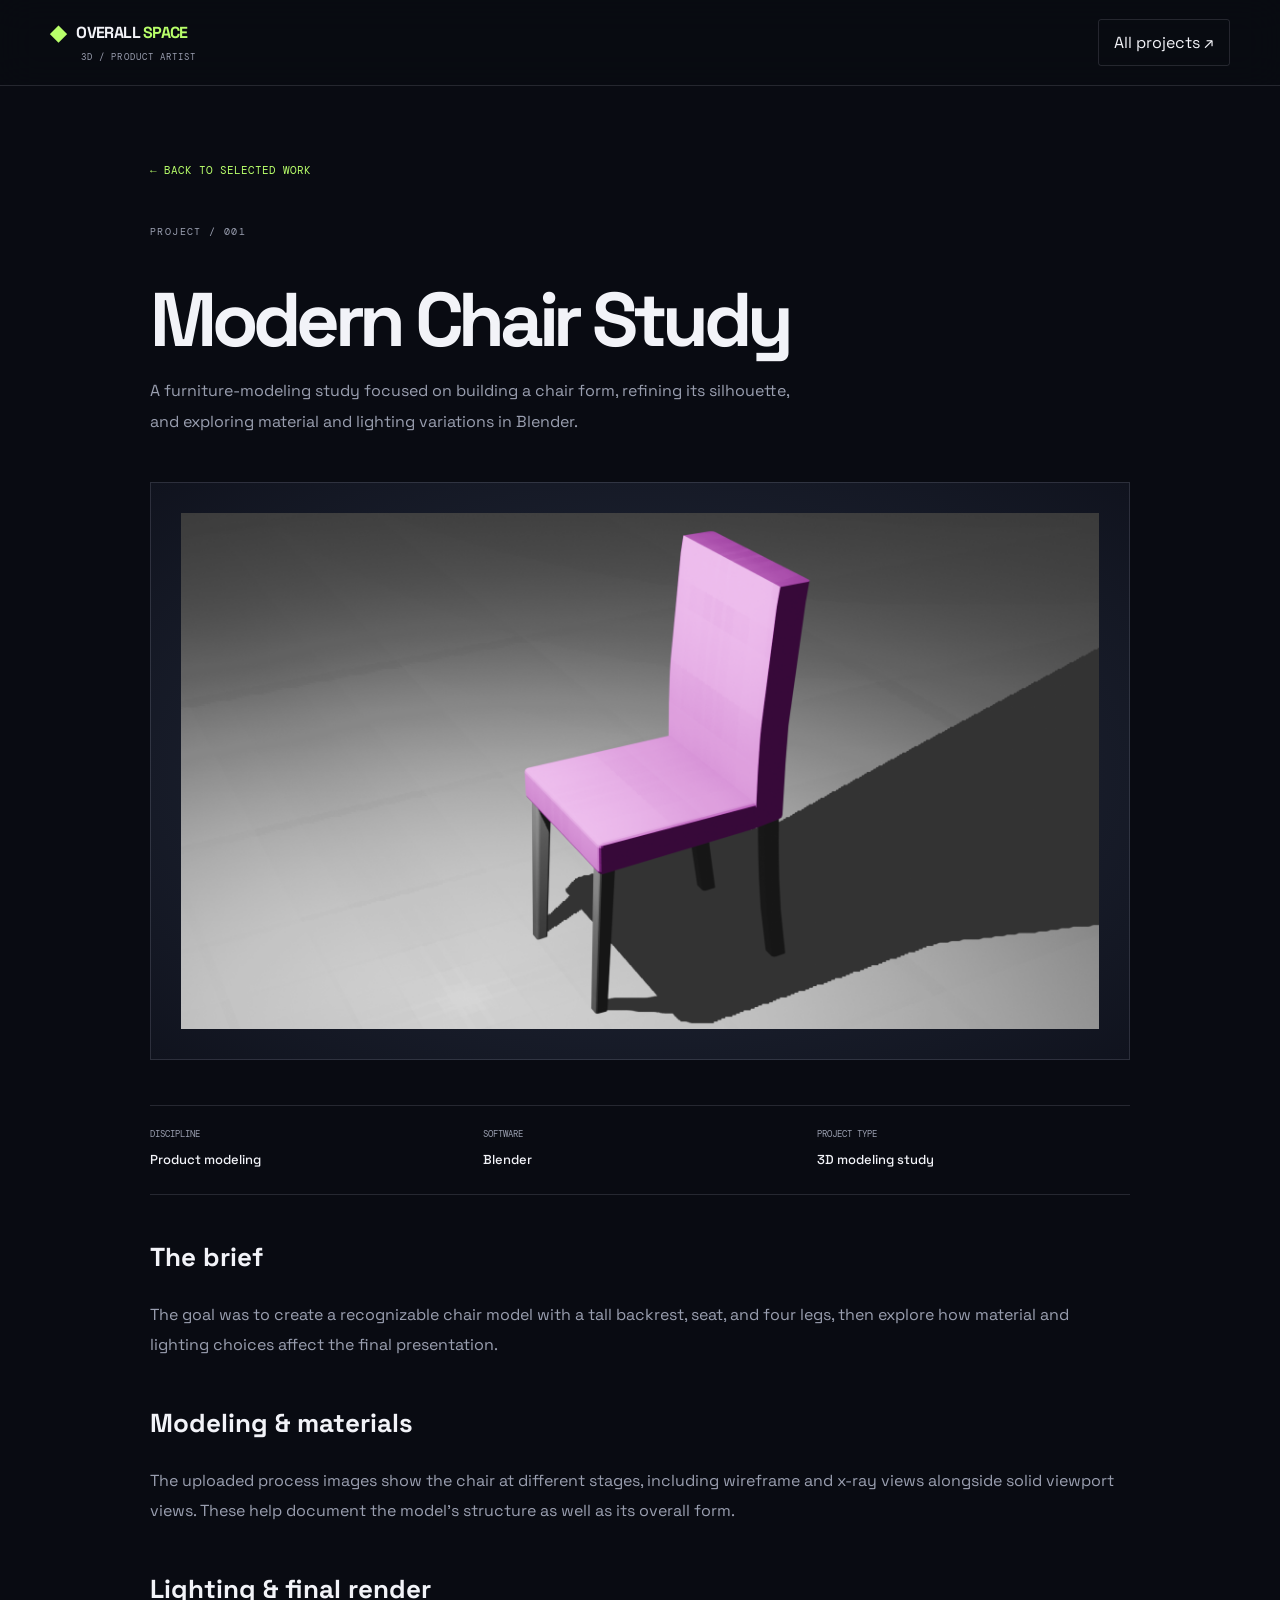
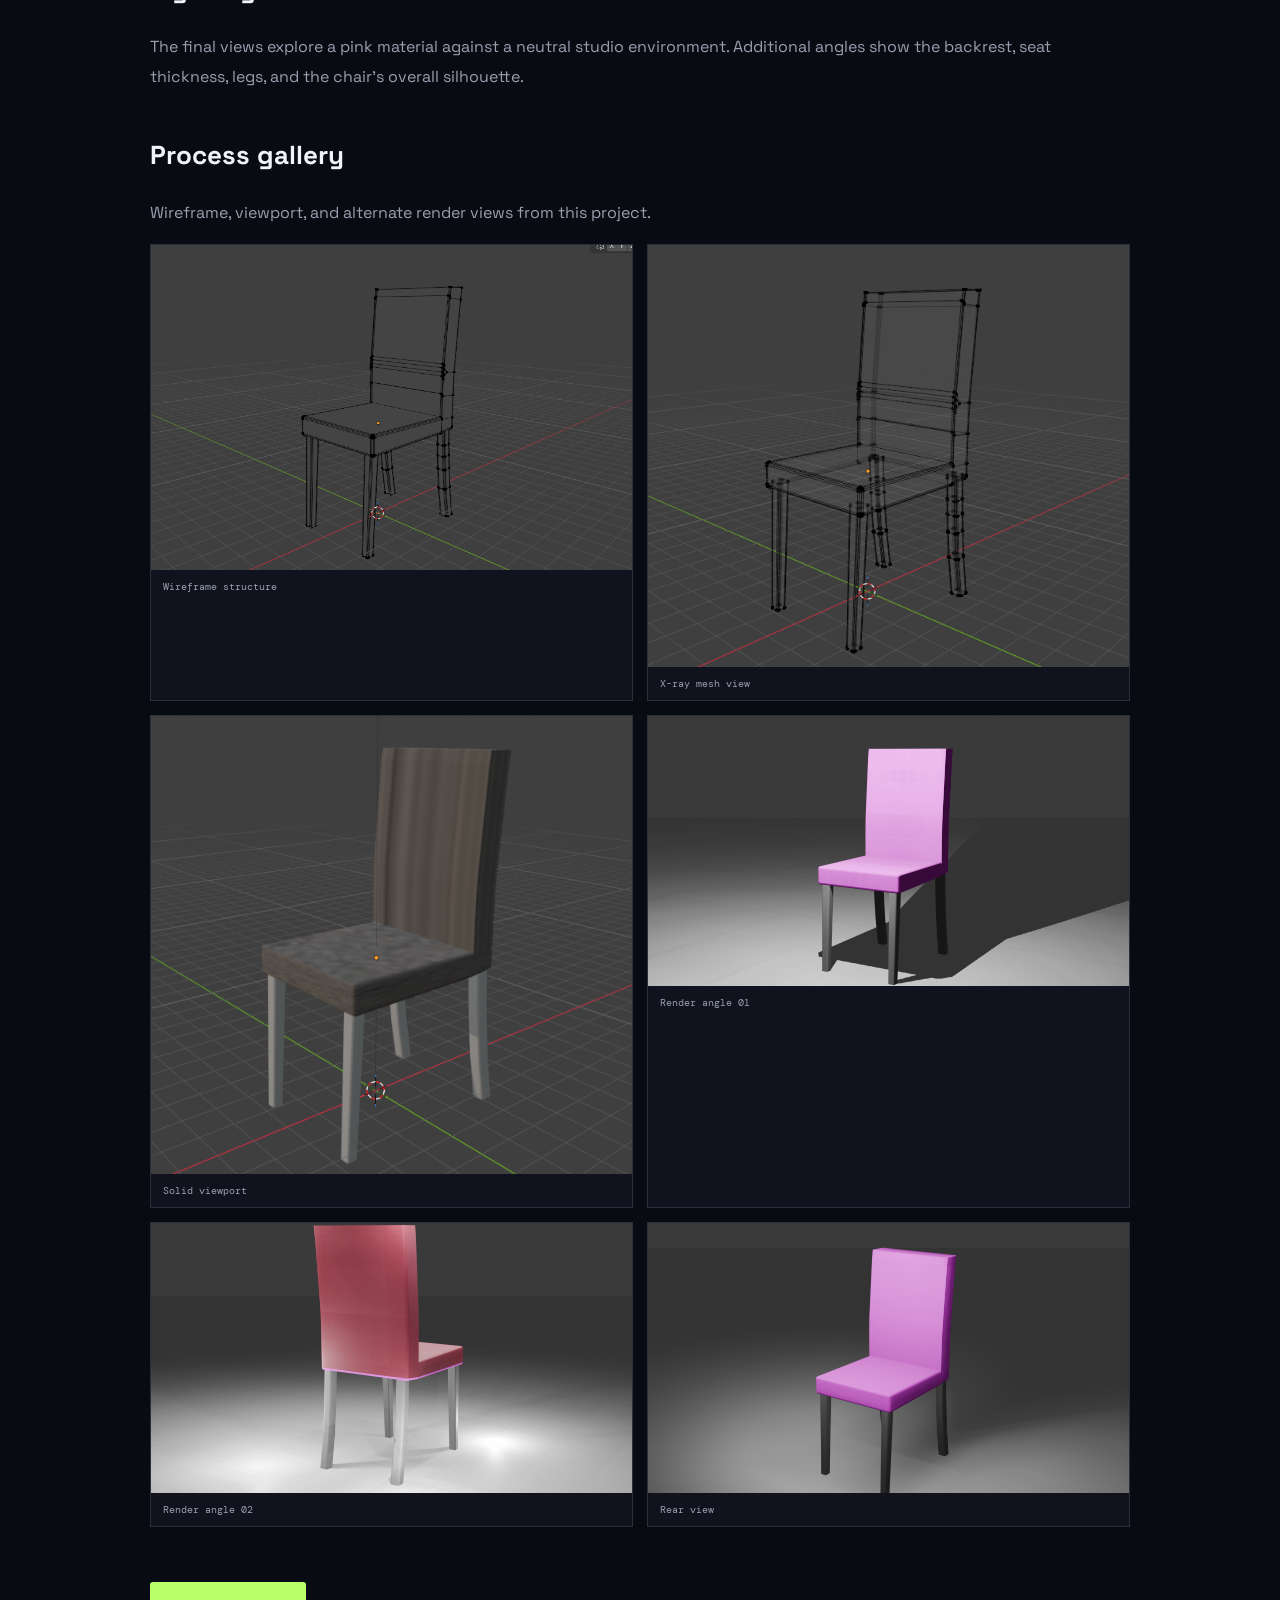
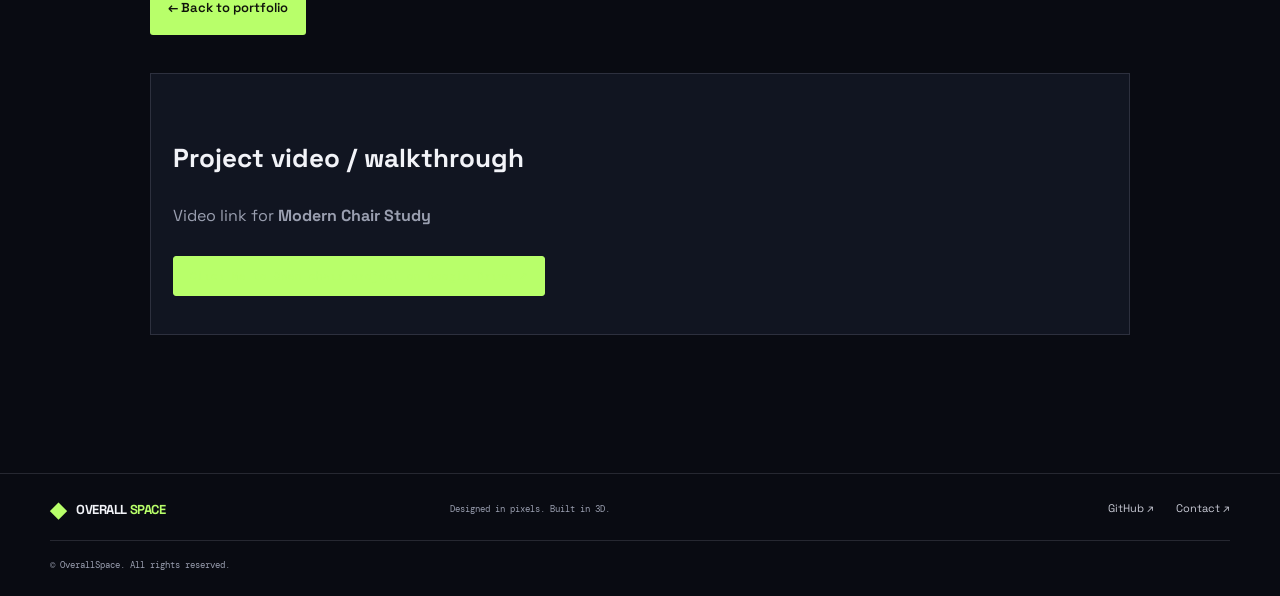
==== projects/project-01.html @ 4b6ec208 "Update project-01.html" ====
<!doctype html>
<html lang="en">
<head>
  <meta charset="utf-8">
  <meta name="viewport" content="width=device-width, initial-scale=1">
  <meta name="description" content="Project case study by OverallSpace, 3D product artist.">
  <title>Modern Chair Study — OverallSpace</title>
  <link rel="icon" type="image/svg+xml" href="../favicon.svg">
  <link rel="stylesheet" href="../styles.css">
  <style>
    .case {width:min(980px,calc(100% - 40px));margin:0 auto;padding:70px 0 100px}
    .back {font:11px var(--mono);color:var(--accent)}
    .case h1{font-size:clamp(42px,7vw,76px);letter-spacing:-.07em;line-height:1.02;margin:40px 0 18px}
    .case .lede{max-width:650px;color:var(--muted);line-height:1.9}
    .case-hero{margin:45px 0;border:1px solid var(--line);min-height:380px;background:radial-gradient(ellipse,#252c3d,#10131e);display:grid;place-items:center;text-align:center;color:#d4d8e5;font:11px var(--mono);letter-spacing:.1em;padding:30px}
    .case-hero img{max-width:100%;height:auto;display:block}
    .case-meta{display:grid;grid-template-columns:repeat(3,1fr);gap:20px;border-block:1px solid var(--line);padding:22px 0;margin:35px 0}
    .case-meta span{display:block;font:9px var(--mono);color:var(--muted);margin-bottom:6px}
    .case-meta strong{font-size:13px;font-weight:500}
    .case h2{font-size:26px;margin-top:42px}.case p:not(.lede){color:var(--muted);line-height:1.9}
    .process-gallery{display:grid;grid-template-columns:repeat(2,minmax(0,1fr));gap:14px}.process-gallery figure{margin:0;border:1px solid var(--line);background:#10131e}.process-gallery img{display:block;width:100%;height:auto}.process-gallery figcaption{font:10px var(--mono);color:var(--muted);padding:10px 12px}@media(max-width:600px){.case-meta{grid-template-columns:1fr}.case-hero{min-height:240px}.process-gallery{grid-template-columns:1fr}}
  </style>
</head>
<body>
  <header class="site-header"><a class="wordmark" href="../index.html"><span class="mark">◆</span> OVERALL<span>SPACE</span><small>3D / PRODUCT ARTIST</small></a><a class="nav-cta" href="../index.html#work">All projects ↗</a></header>
  <main class="case">
    <a class="back" href="../index.html#work">← BACK TO SELECTED WORK</a>
    <p class="eyebrow" style="margin-top:40px">PROJECT / 001</p>
    <h1>Modern Chair Study</h1>
    <p class="lede">A furniture-modeling study focused on building a chair form, refining its silhouette, and exploring material and lighting variations in Blender.</p>
    <div class="case-hero"><img src="../assets/images/chair-project/chair-render-front.png" alt="Front three-quarter render of a pink chair model"></div>
    <div class="case-meta">
      <div><span>DISCIPLINE</span><strong>Product modeling</strong></div>
      <div><span>SOFTWARE</span><strong>Blender</strong></div>
      <div><span>PROJECT TYPE</span><strong>3D modeling study</strong></div>
    </div>
    <h2>The brief</h2><p>The goal was to create a recognizable chair model with a tall backrest, seat, and four legs, then explore how material and lighting choices affect the final presentation.</p>
    <h2>Modeling & materials</h2><p>The uploaded process images show the chair at different stages, including wireframe and x-ray views alongside solid viewport views. These help document the model's structure as well as its overall form.</p>
    <h2>Lighting & final render</h2><p>The final views explore a pink material against a neutral studio environment. Additional angles show the backrest, seat thickness, legs, and the chair's overall silhouette.</p>
    
    <h2>Process gallery</h2>
    <p>Wireframe, viewport, and alternate render views from this project.</p>
    <div class="process-gallery">
      <figure><img src="../assets/images/chair-project/chair-wireframe.png" alt="Chair model in wireframe view"><figcaption>Wireframe structure</figcaption></figure>
      <figure><img src="../assets/images/chair-project/chair-x-ray.png" alt="Chair mesh in x-ray view"><figcaption>X-ray mesh view</figcaption></figure>
      <figure><img src="../assets/images/chair-project/chair-solid.png" alt="Chair model in solid viewport shading"><figcaption>Solid viewport</figcaption></figure>
      <figure><img src="../assets/images/chair-project/chair-render-angle-1.png" alt="Alternate angled render of the chair"><figcaption>Render angle 01</figcaption></figure>
      <figure><img src="../assets/images/chair-project/chair-render-angle-2.png" alt="Second alternate render of the chair"><figcaption>Render angle 02</figcaption></figure>
      <figure><img src="../assets/images/chair-project/chair-render-back.png" alt="Rear view of the chair model"><figcaption>Rear view</figcaption></figure>
    </div>

    <p style="margin-top:55px"><a class="button button-primary" href="../index.html#work">← Back to portfolio</a></p>
  <section class="video-link-panel" aria-labelledby="video-heading">
      <h2 id="video-heading">Project video / walkthrough</h2>
      <p>Video link for <strong>Modern Chair Study</strong></p>
      <!-- MANUAL EDIT: replace # in the href below with this project's Google Drive share URL. -->
      <p style = "color: black;"><a class="button button-primary" href="https://drive.google.com/drive/folders/1tPwRYvMHk5mCTQqIWgvNYRrWtx1V9WUB?usp=sharing" target="_blank" rel="noopener">Click Me to Open chair project on Google Drive ↗</a></p>
    </section>
    
</main>
  <footer class="site-footer"><a class="wordmark" href="../index.html"><span class="mark">◆</span> OVERALL<span>SPACE</span></a><p>Designed in pixels. Built in 3D.</p><div class="footer-links"><a href="https://github.com/Codeware07">GitHub ↗</a><a href="../index.html#contact">Contact ↗</a></div><small>© OverallSpace. All rights reserved.</small></footer>
</body>
</html>
---- styles.css ----
@import url('https://fonts.googleapis.com/css2?family=DM+Mono:wght@400;500&family=Space+Grotesk:wght@400;500;600;700&display=swap');
:root{--bg:#090b12;--panel:#10131e;--panel2:#151a28;--text:#f2f3f8;--muted:#9a9fb0;--line:rgba(226,232,255,.13);--accent:#b8ff6a;--violet:#9b8cff;--mono:'DM Mono',monospace;--sans:'Space Grotesk',sans-serif}
*{box-sizing:border-box}html{scroll-behavior:smooth;scroll-padding-top:90px}body{margin:0;background:var(--bg);color:var(--text);font-family:var(--sans);line-height:1.6;overflow-x:hidden}a{color:inherit;text-decoration:none}button{font:inherit}.ambient{position:absolute;width:500px;height:500px;filter:blur(100px);opacity:.11;pointer-events:none;border-radius:50%;z-index:-1}.ambient-one{top:150px;left:-250px;background:#7059ff}.ambient-two{top:1100px;right:-300px;background:#b8ff6a}.section-wrap{width:min(1180px,calc(100% - 48px));margin-inline:auto}.site-header{height:86px;padding:0 max(24px,calc((100% - 1180px)/2));display:flex;align-items:center;justify-content:space-between;border-bottom:1px solid var(--line);position:sticky;top:0;background:rgba(9,11,18,.82);backdrop-filter:blur(18px);z-index:20}.wordmark{font-weight:700;letter-spacing:-.04em;display:flex;align-items:center;gap:3px;flex-wrap:wrap;line-height:1}.wordmark .mark{color:var(--accent);font-size:21px;margin-right:8px}.wordmark>span:not(.mark){color:var(--accent)}.wordmark small{font:9px var(--mono);color:var(--muted);letter-spacing:.12em;display:block;width:100%;padding-left:31px;margin-top:5px}.nav{display:flex;align-items:center;gap:34px;font-size:13px;color:#c8cad5}.nav a{transition:color .2s}.nav a:hover,.text-link:hover{color:var(--accent)}.nav-cta{border:1px solid var(--line);padding:10px 15px;border-radius:3px}.nav-cta span{color:var(--accent);margin-left:9px}.menu-toggle{display:none;background:none;color:var(--text);border:0;font-size:24px}.hero{min-height:680px;padding-top:85px;padding-bottom:90px;display:grid;grid-template-columns:1fr .9fr;align-items:center;gap:70px}.eyebrow{font:10px var(--mono);letter-spacing:.14em;color:var(--muted);text-transform:uppercase;margin:0 0 25px}.pulse{display:inline-block;width:7px;height:7px;border-radius:50%;background:var(--accent);box-shadow:0 0 12px #b8ff6a;margin-right:10px}.hero h1,.section-heading h2,.about h2,.contact h2{font-size:clamp(48px,6.6vw,82px);line-height:.99;letter-spacing:-.075em;margin:0;font-weight:600}.hero h1 em,.section-heading h2 em,.about h2 em,.contact h2 em{font-style:normal;color:var(--accent)}.hero-text{color:var(--muted);max-width:490px;font-size:16px;line-height:1.8;margin:27px 0 30px}.hero-actions{display:flex;align-items:center;gap:27px}.button{display:inline-flex;align-items:center;gap:30px;padding:14px 18px;font-size:13px;font-weight:600;border-radius:3px;transition:transform .2s,background .2s}.button:hover{transform:translateY(-2px)}.button-primary{background:var(--accent);color:#10140b}.button-primary span{font-size:17px}.text-link{font-size:13px;color:#d8dae4}.text-link span{color:var(--accent);margin-left:8px}.hero-meta{display:flex;gap:44px;margin-top:62px;border-top:1px solid var(--line);padding-top:20px}.hero-meta div{display:flex;flex-direction:column;gap:4px}.hero-meta strong{font-size:21px;letter-spacing:-.05em}.hero-meta span{font:9px var(--mono);color:var(--muted);letter-spacing:.08em}.hero-art{height:470px;position:relative;overflow:hidden;border:1px solid var(--line);background:radial-gradient(ellipse at 50% 47%,#242b3c 0%,#111521 40%,#0a0d15 75%)}.art-grid{position:absolute;inset:0;background-image:linear-gradient(rgba(255,255,255,.04) 1px,transparent 1px),linear-gradient(90deg,rgba(255,255,255,.04) 1px,transparent 1px);background-size:36px 36px;mask-image:linear-gradient(transparent,#000 20%,#000 80%,transparent)}.orbit{position:absolute;border:1px solid rgba(184,255,106,.25);border-radius:50%;width:360px;height:150px;left:50%;top:51%;transform:translate(-50%,-50%) rotate(-30deg)}.orbit-b{width:280px;height:380px;transform:translate(-50%,-50%) rotate(32deg);border-color:rgba(155,140,255,.28)}.hero-product{position:absolute;width:160px;height:285px;left:50%;top:50%;transform:translate(-50%,-47%) rotate(12deg);filter:drop-shadow(25px 30px 22px rgba(0,0,0,.6))}.product-front{position:absolute;inset:0;border-radius:26px;background:linear-gradient(115deg,#5b6575,#202633 25%,#131925 55%,#3b4554);border:2px solid #727d8c;box-shadow:inset 4px 0 5px #9299a5,inset -5px 0 7px #080a0e;overflow:hidden}.product-top{position:absolute;top:-8px;left:10px;width:140px;height:20px;background:#737d8c;transform:skewY(-15deg);border-radius:8px;z-index:2}.product-side{position:absolute;right:-11px;top:13px;width:12px;height:250px;background:linear-gradient(90deg,#151a25,#586170);transform:skewY(-14deg);border-radius:0 9px 8px 0}.product-camera{position:absolute;top:17px;left:17px;width:31px;height:31px;border-radius:50%;border:4px solid #7f8997;background:radial-gradient(circle,#080b12 0 25%,#414d60 30% 50%,#121722 55%);box-shadow:0 0 0 2px #242a36}.product-camera.second{top:57px}.product-glint{position:absolute;top:0;left:60%;height:100%;width:2px;background:rgba(255,255,255,.12);transform:rotate(7deg)}.art-label{position:absolute;left:20px;right:20px;display:flex;justify-content:space-between;font:9px var(--mono);letter-spacing:.1em;color:#a9afc1}.label-top{top:20px}.label-bottom{bottom:20px}.crosshair{position:absolute;color:var(--accent);font:20px var(--mono)}.crosshair-one{top:25%;right:20%}.crosshair-two{bottom:25%;left:18%}.image-note{position:absolute;bottom:45px;left:0;right:0;text-align:center;font:8px var(--mono);letter-spacing:.1em;color:#7e8598}.ticker{overflow:hidden;white-space:nowrap;border-block:1px solid var(--line);padding:18px 0;color:#d3d6e2;font:11px var(--mono);letter-spacing:.12em}.ticker div{min-width:max-content;animation:marquee 32s linear infinite}.ticker span{color:var(--accent);padding:0 35px}@keyframes marquee{to{transform:translateX(-30%)}}.work,.process{padding-top:125px;padding-bottom:125px}.section-heading{display:flex;justify-content:space-between;align-items:end;gap:40px;margin-bottom:48px}.section-heading h2,.about h2,.contact h2{font-size:clamp(42px,5vw,64px)}.section-intro{max-width:360px;color:var(--muted);font-size:14px;line-height:1.8;margin:0 0 4px}.project-grid{display:grid;grid-template-columns:1.15fr 1fr;gap:36px 22px}.project-card:first-child{grid-row:span 2}.project-image{height:300px;display:block;position:relative;overflow:hidden;background:#121725;border:1px solid var(--line)}.project-large .project-image{height:640px}.project-index{position:absolute;top:17px;left:17px;z-index:3;font:9px var(--mono);letter-spacing:.1em;color:#c1c6d5}.project-image:before{content:"";position:absolute;inset:0;background-image:linear-gradient(rgba(255,255,255,.035) 1px,transparent 1px),linear-gradient(90deg,rgba(255,255,255,.035) 1px,transparent 1px);background-size:30px 30px}.image-phone{background:radial-gradient(ellipse at 50% 50%,#29364b,#111725 65%)}.phone-model{position:absolute;width:145px;height:280px;left:50%;top:51%;transform:translate(-50%,-50%) rotate(13deg);border-radius:23px;background:linear-gradient(110deg,#798496,#202938 22%,#0d111a 58%,#4a566a);border:2px solid #8490a1;box-shadow:25px 30px 35px #070a10,inset 3px 0 4px #a6adba}.phone-camera{position:absolute;left:13px;top:14px;width:29px;height:29px;border-radius:50%;background:radial-gradient(circle,#080a10 25%,#52627b 32%,#121824 55%);border:4px solid #778497}.phone-screen{position:absolute;inset:0;border-radius:20px;background:linear-gradient(120deg,transparent 40%,rgba(255,255,255,.13),transparent 65%)}.phone-shine{position:absolute;inset:8px;border-radius:18px;border:1px solid rgba(255,255,255,.08)}.image-audio{background:radial-gradient(ellipse at 50% 45%,#312a49,#111421 65%)}.headphone-model{position:absolute;left:50%;top:49%;width:230px;height:210px;transform:translate(-50%,-50%)}.headband{position:absolute;width:140px;height:155px;left:45px;top:0;border:19px solid #71718d;border-bottom:0;border-radius:90px 90px 0 0;transform:rotate(-5deg);filter:drop-shadow(10px 10px 10px #080910)}.earcup{position:absolute;width:70px;height:100px;top:100px;border-radius:23px;background:linear-gradient(110deg,#a5a1bd,#3d3c56 45%,#151625);border:2px solid #aaa4c3;box-shadow:10px 12px 16px #080910}.earcup.left{left:18px;transform:rotate(8deg)}.earcup.right{right:18px;transform:rotate(-8deg)}.image-object{background:radial-gradient(ellipse at 50% 45%,#293c37,#0f1718 70%)}.abstract-object{position:absolute;width:180px;height:180px;top:50%;left:50%;transform:translate(-50%,-50%) rotate(-22deg);border-radius:40% 60% 45% 55%;background:linear-gradient(135deg,#d5f7b0,#5c9a6e 30%,#1b4037 65%,#a6d7a4);box-shadow:20px 30px 35px #070c0d,inset -15px -15px 25px rgba(0,0,0,.5),inset 8px 8px 15px rgba(255,255,255,.45)}.abstract-object div{position:absolute;width:90px;height:90px;left:45px;top:45px;border:1px solid rgba(255,255,255,.3);border-radius:50%}.image-placeholder{position:absolute;bottom:18px;left:18px;font:9px var(--mono);letter-spacing:.1em;line-height:1.8;color:#d5d9e7;z-index:2;opacity:.8}.image-placeholder small{color:#9ca4b7;font-size:8px}.view-arrow{position:absolute;right:18px;bottom:18px;width:35px;height:35px;display:grid;place-items:center;border:1px solid rgba(255,255,255,.4);border-radius:50%;z-index:3;transition:background .2s,color .2s}.project-image:hover .view-arrow{background:var(--accent);color:#10140b}.project-info{display:flex;align-items:start;justify-content:space-between;padding:15px 1px 0}.project-info h3{font-size:18px;margin:0;font-weight:500;letter-spacing:-.03em}.project-info p{font-size:12px;color:var(--muted);margin:3px 0 0}.project-info>span{font:10px var(--mono);color:var(--muted)}.work-footnote{font:9px var(--mono);letter-spacing:.1em;color:var(--muted);margin-top:40px}.about{display:grid;grid-template-columns:.85fr 1fr;gap:100px;align-items:center;padding-top:75px;padding-bottom:120px;border-top:1px solid var(--line);border-bottom:1px solid var(--line)}.about-visual{height:390px;position:relative;display:grid;place-items:center;background:radial-gradient(ellipse,#202638,#0c1018 70%);border:1px solid var(--line);overflow:hidden}.about-ring{position:absolute;width:280px;height:280px;border:1px solid rgba(184,255,106,.3);border-radius:50%;box-shadow:0 0 70px rgba(184,255,106,.06),inset 0 0 50px rgba(184,255,106,.04)}.about-ring:before,.about-ring:after{content:"";position:absolute;inset:25px;border:1px dashed rgba(155,140,255,.35);border-radius:50%}.about-ring:after{inset:-25px;border-style:solid;border-color:rgba(255,255,255,.07)}.about-core{font-size:58px;font-weight:700;letter-spacing:-.1em;color:var(--accent);text-shadow:0 0 45px rgba(184,255,106,.2)}.about-core span{font-size:20px;vertical-align:top;margin-left:4px}.about-coordinates{position:absolute;left:18px;bottom:18px;font:10px/1.8 var(--mono);color:#aeb4c6}.about-coordinates small{color:var(--accent);font-size:8px;letter-spacing:.08em}.about-copy>p:not(.eyebrow){color:var(--muted);font-size:14px;line-height:1.9;max-width:530px}.about-copy h2{margin-bottom:28px}.skill-list{display:flex;flex-wrap:wrap;gap:9px;margin-top:27px}.skill-list span{border:1px solid var(--line);padding:8px 11px;font:10px var(--mono);color:#c5c9d6}.process-grid{display:grid;grid-template-columns:repeat(4,1fr);border:1px solid var(--line)}.process-grid article{padding:25px 22px 28px;min-height:240px;border-right:1px solid var(--line);position:relative}.process-grid article:last-child{border:0}.step-number{font:10px var(--mono);color:var(--muted)}.step-icon{color:var(--accent);font-size:29px;margin:28px 0 16px}.process-grid h3{font-size:17px;margin:0 0 9px}.process-grid p{font-size:12px;line-height:1.8;color:var(--muted);margin:0}.contact{padding-top:90px;padding-bottom:110px;position:relative;overflow:hidden;border-top:1px solid var(--line)}.contact h2{font-size:clamp(50px,7vw,88px);position:relative;z-index:1}.contact>p:not(.eyebrow){max-width:400px;color:var(--muted);font-size:14px;margin:25px 0}.contact .button{position:relative;z-index:2}.contact-orb{position:absolute;width:380px;height:380px;right:7%;top:10%;border-radius:50%;background:radial-gradient(circle at 35% 30%,rgba(184,255,106,.22),rgba(91,79,180,.09) 40%,transparent 70%);border:1px solid rgba(184,255,106,.13);box-shadow:0 0 80px rgba(184,255,106,.04)}.contact-orb:before,.contact-orb:after{content:"";position:absolute;inset:30px;border:1px solid rgba(155,140,255,.18);border-radius:50%;transform:scaleX(.45) rotate(40deg)}.contact-orb:after{transform:scaleX(.45) rotate(-40deg)}.site-footer{padding:25px max(24px,calc((100% - 1180px)/2));border-top:1px solid var(--line);display:grid;grid-template-columns:1fr 1fr 1fr;align-items:center;gap:20px}.site-footer .wordmark{font-size:13px}.site-footer .wordmark small{display:none}.site-footer p,.site-footer small{font:9px var(--mono);color:var(--muted);margin:0}.footer-links{display:flex;justify-content:flex-end;gap:22px;font-size:11px;color:#c8cad5}.site-footer>small{grid-column:1/-1;padding-top:18px;border-top:1px solid var(--line)}
@media(max-width:850px){.hero{grid-template-columns:1fr;gap:45px;padding-top:65px}.hero-art{height:430px}.hero-copy{max-width:650px}.section-heading{align-items:start;flex-direction:column;gap:20px}.project-grid{grid-template-columns:1fr 1fr}.project-card:first-child{grid-row:auto}.project-large .project-image{height:350px}.about{gap:40px;grid-template-columns:1fr 1fr}.process-grid{grid-template-columns:1fr 1fr}.process-grid article:nth-child(2){border-right:0}.process-grid article:nth-child(-n+2){border-bottom:1px solid var(--line)}.contact-orb{right:-130px}.nav{gap:18px}}
@media(max-width:600px){.section-wrap{width:calc(100% - 36px)}.site-header{height:72px;padding-inline:18px}.menu-toggle{display:block}.nav{display:none;position:absolute;top:71px;left:0;right:0;padding:20px 18px 24px;background:#0b0e16;border-bottom:1px solid var(--line);flex-direction:column;align-items:stretch;gap:18px}.nav.open{display:flex}.nav-cta{align-self:flex-start}.hero{padding-top:55px;padding-bottom:65px;min-height:auto}.hero h1{font-size:58px}.hero-text{font-size:14px}.hero-art{height:360px}.hero-meta{gap:25px;margin-top:45px}.hero-meta span{font-size:8px}.work,.process{padding-top:80px;padding-bottom:80px}.section-heading h2,.about h2{font-size:45px}.project-grid{grid-template-columns:1fr;gap:30px}.project-large .project-image,.project-image{height:340px}.about{grid-template-columns:1fr;gap:35px;padding-top:70px;padding-bottom:75px}.about-visual{height:310px}.process-grid{grid-template-columns:1fr}.process-grid article{min-height:0;border-right:0;border-bottom:1px solid var(--line)!important;padding:22px}.process-grid article:last-child{border-bottom:0!important}.step-icon{margin:16px 0 10px}.contact{padding-top:75px;padding-bottom:80px}.contact h2{font-size:60px}.contact-orb{width:230px;height:230px;top:35%;right:-120px;opacity:.6}.site-footer{grid-template-columns:1fr 1fr;padding-inline:18px}.site-footer p{display:none}.footer-links{gap:14px}.site-footer>small{font-size:8px}.image-placeholder{font-size:8px}}


/* User project images */
.render-image{position:absolute;inset:0;width:100%;height:100%;object-fit:cover;object-position:center;display:block}
.project-card:first-child .render-image{object-fit:contain;background:radial-gradient(ellipse at 50% 45%,#29364b,#111725 70%)}

.video-link-panel{border:1px solid var(--line);padding:22px;margin:38px 0;background:#111521}.video-link-panel .button{display:inline-flex;margin:8px 0 0;padding:12px 16px;border:1px solid var(--accent);color:var(--accent);text-decoration:none;font:11px var(--mono)}.video-note{font-size:12px}

/* OverallSpace services page */
.service-cards{display:grid;grid-template-columns:repeat(3,minmax(0,1fr));gap:16px;margin:36px 0 70px}
.service-card{border:1px solid var(--line);background:linear-gradient(145deg,#121725,#0c0f17);padding:25px;min-height:250px}
.service-card .service-number{font:10px var(--mono);color:var(--accent)}
.service-card h2{font-size:23px;line-height:1.15;letter-spacing:-.04em;margin:35px 0 12px}
.service-card p{font-size:13px;color:var(--muted);line-height:1.85}
.service-cta{padding:35px;border:1px solid var(--line);background:#10131e;margin-bottom:70px}
@media(max-width:700px){.service-cards{grid-template-columns:1fr}.service-card{min-height:0}}
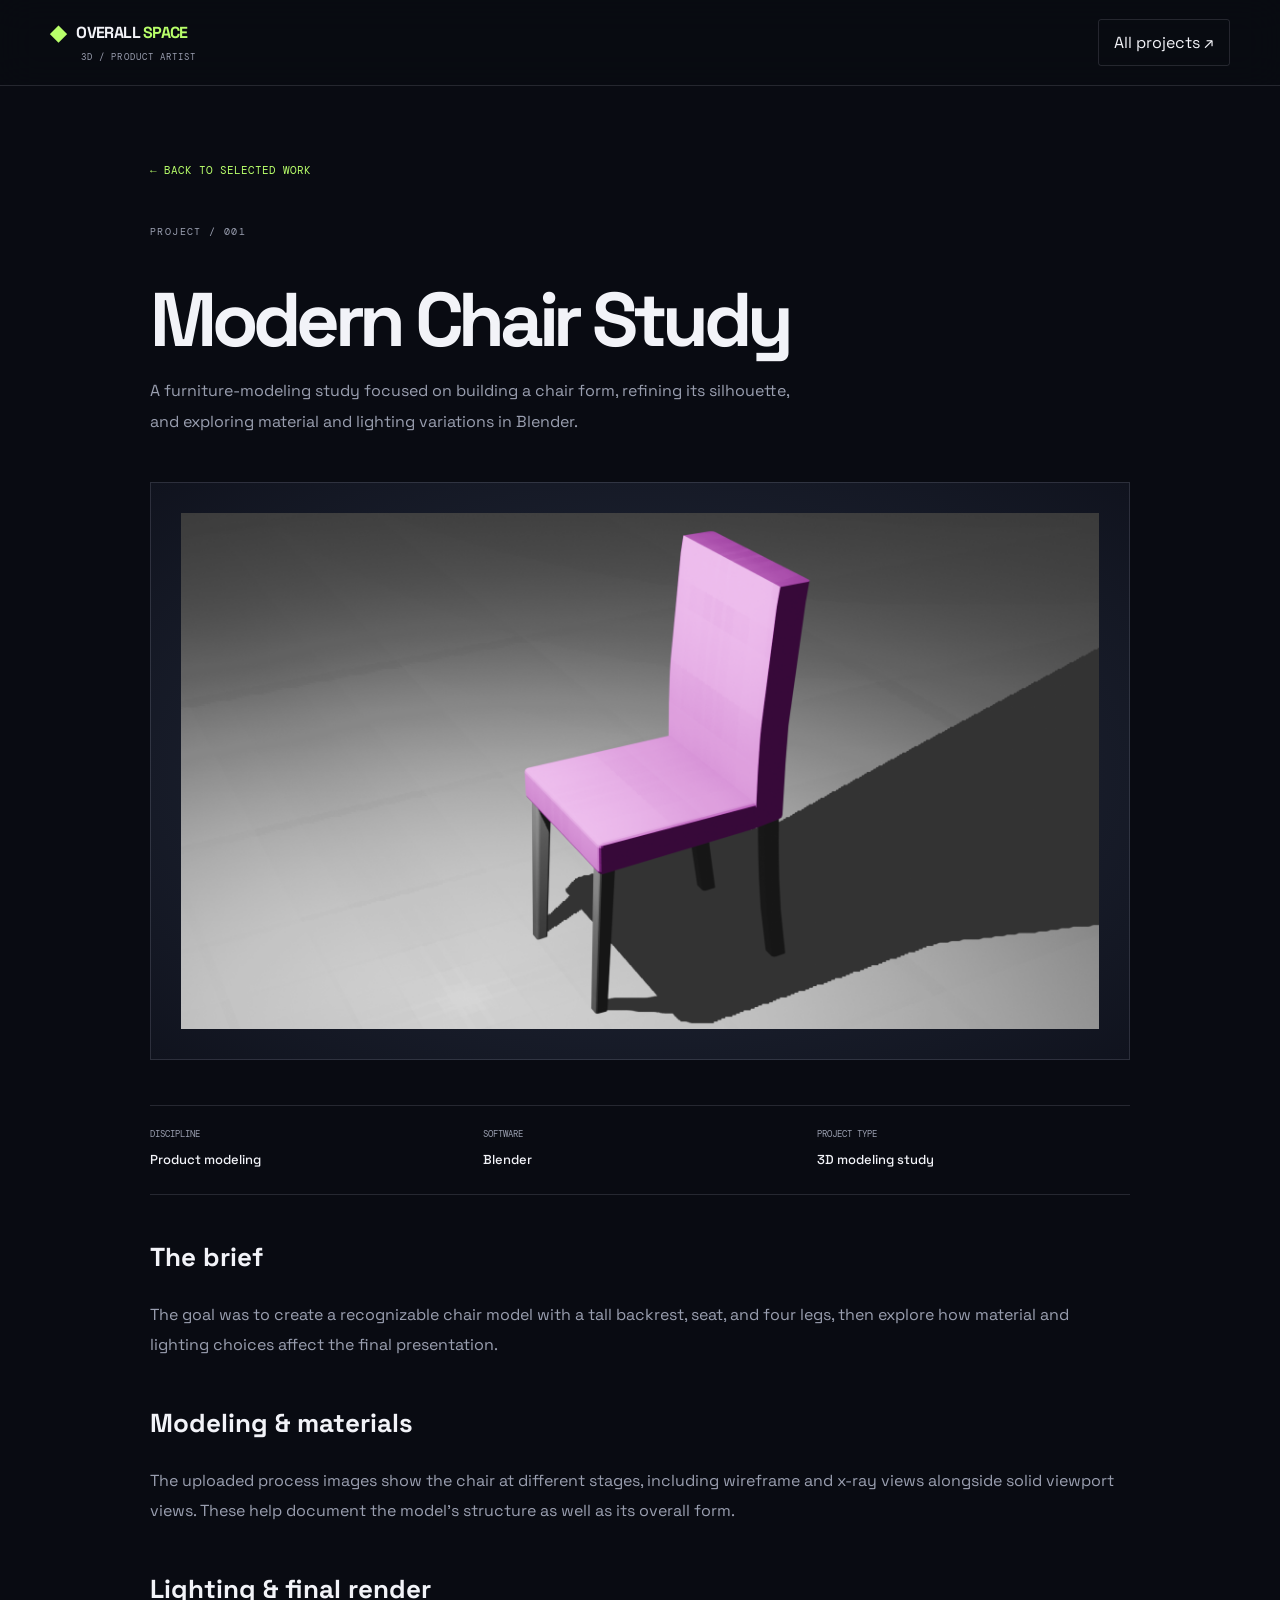
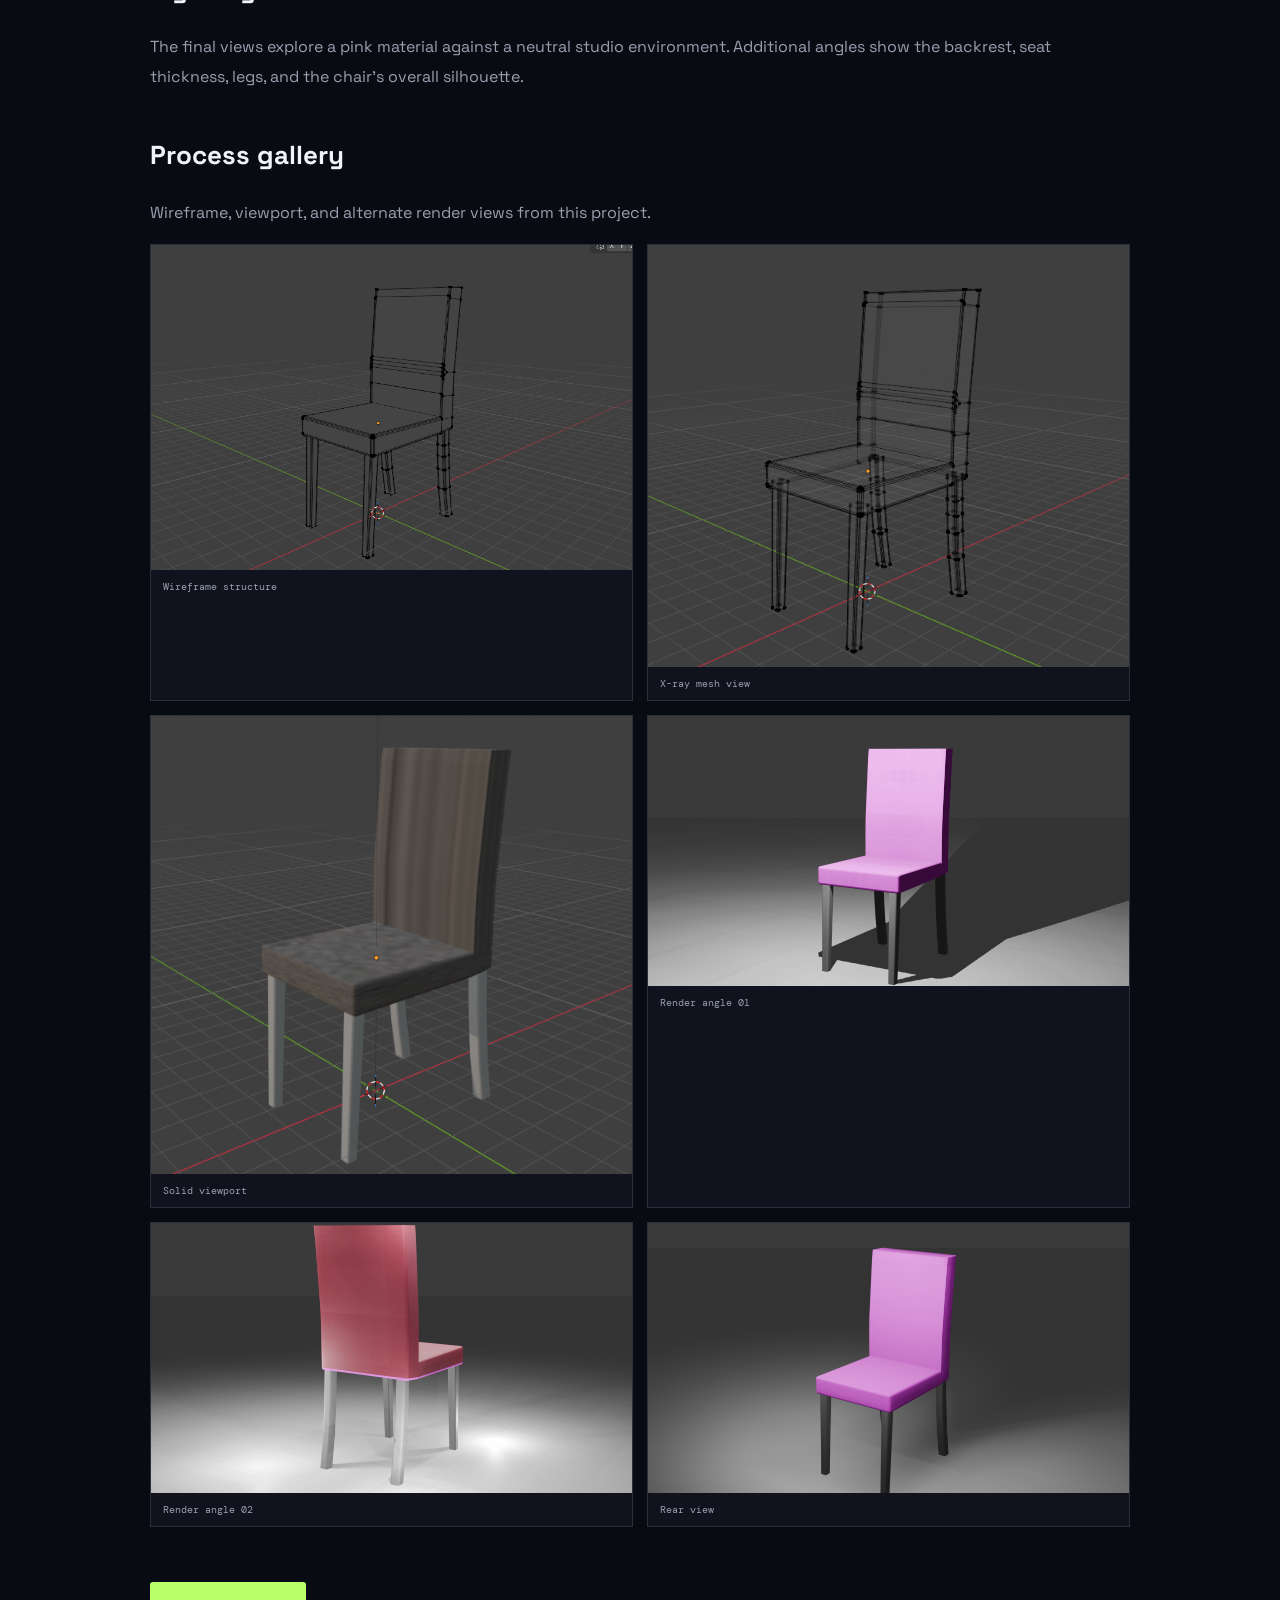
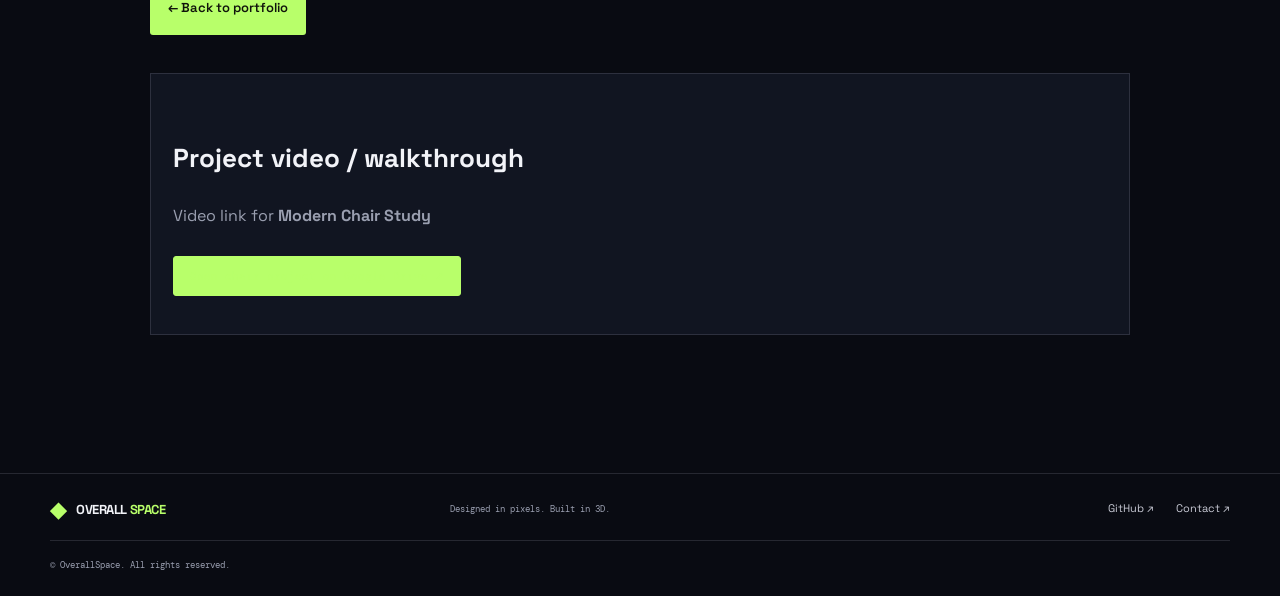
==== commit 32ea430e: "Update project-01.html" ====
--- a/projects/project-01.html
+++ b/projects/project-01.html
@@ -54,7 +54,7 @@
       <h2 id="video-heading">Project video / walkthrough</h2>
       <p>Video link for <strong>Modern Chair Study</strong></p>
       <!-- MANUAL EDIT: replace # in the href below with this project's Google Drive share URL. -->
-      <p style = "color: black;"><a class="button button-primary" href="https://drive.google.com/drive/folders/1tPwRYvMHk5mCTQqIWgvNYRrWtx1V9WUB?usp=sharing" target="_blank" rel="noopener">Click Me to Open chair project on Google Drive ↗</a></p>
+      <p style = "color: black;"><a class="button button-primary" href="https://drive.google.com/drive/folders/1tPwRYvMHk5mCTQqIWgvNYRrWtx1V9WUB?usp=sharing" target="_blank" rel="noopener">Open chair project on Google Drive ↗</a></p>
     </section>
     
 </main>
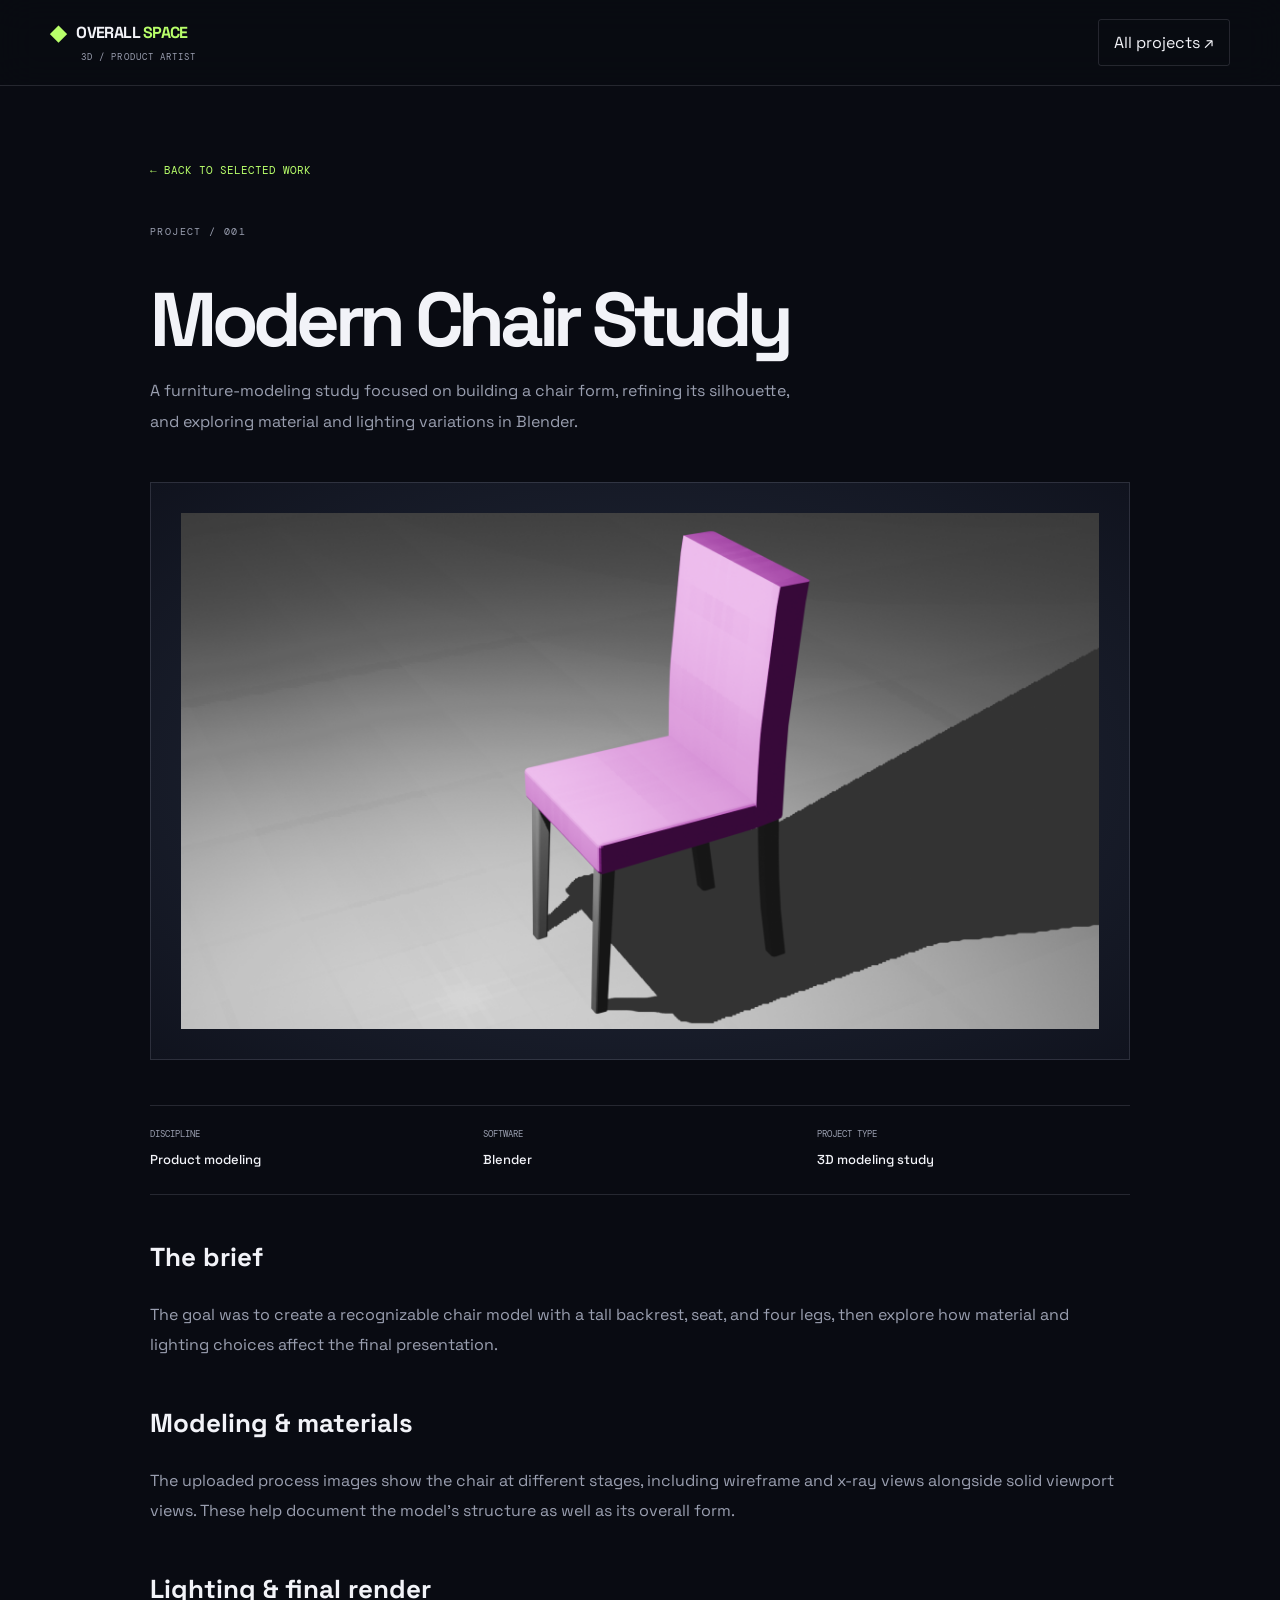
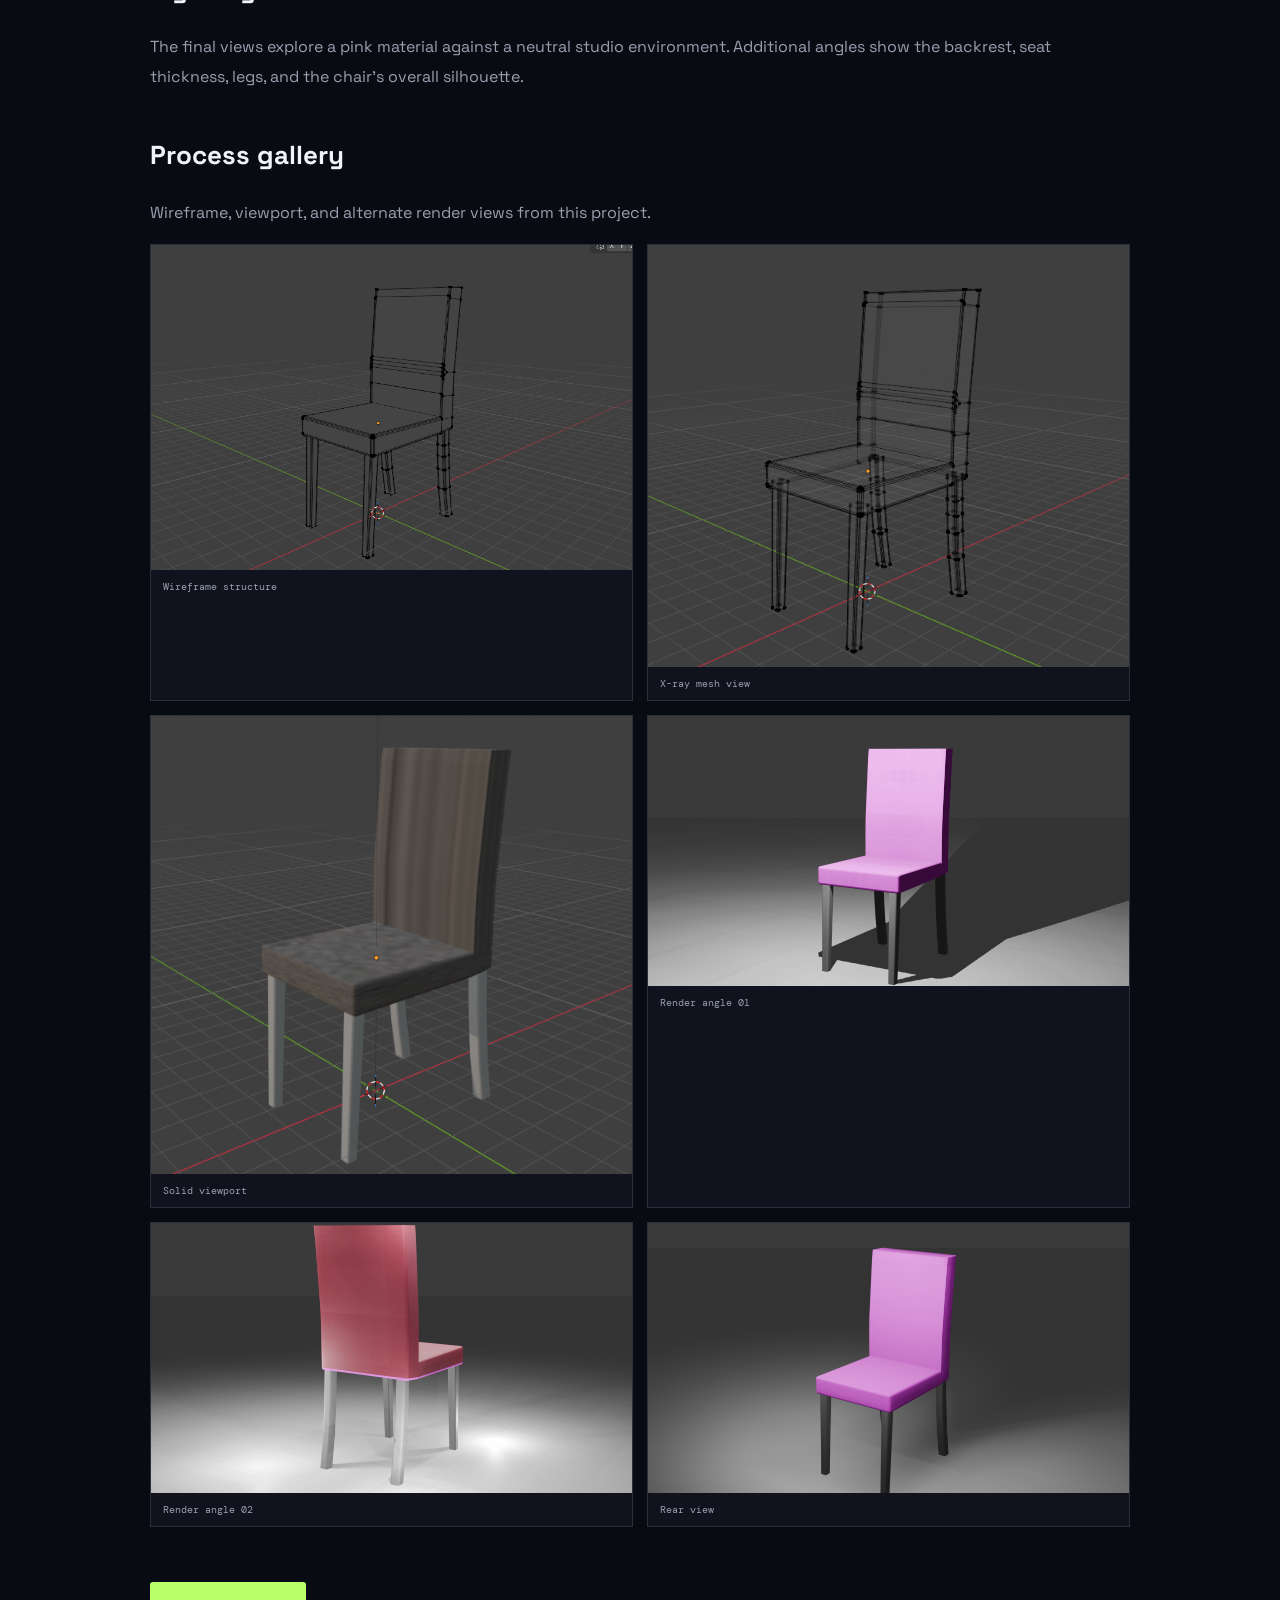
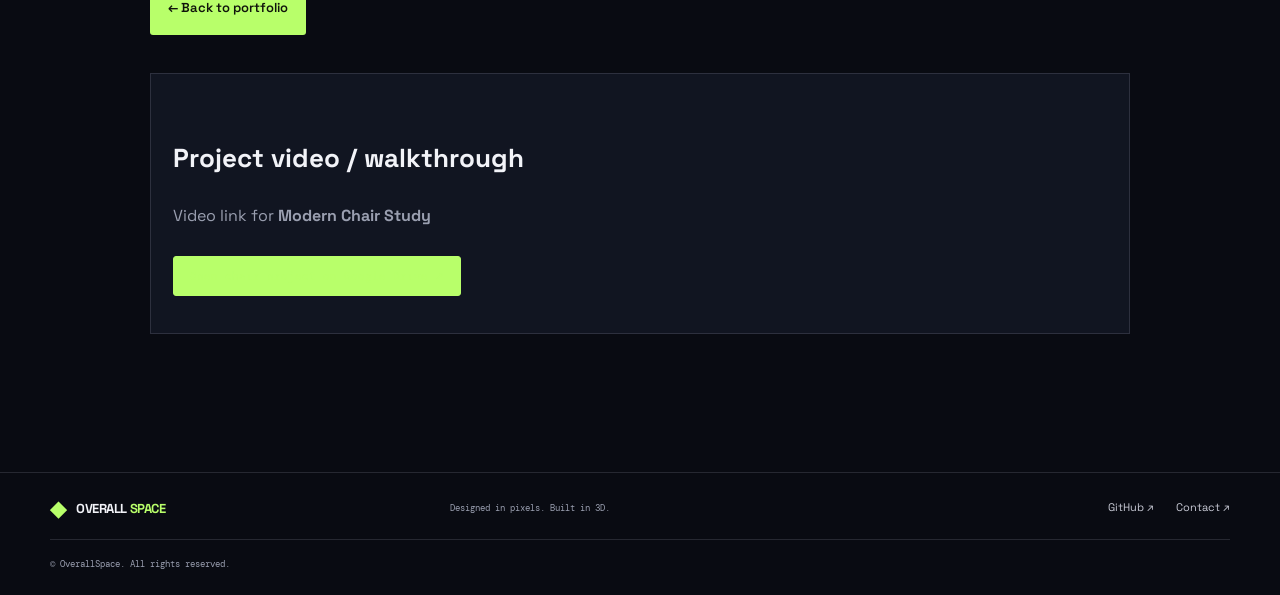
==== commit a5c5de94: "Update project-01.html" ====
--- a/projects/project-01.html
+++ b/projects/project-01.html
@@ -54,8 +54,8 @@
       <h2 id="video-heading">Project video / walkthrough</h2>
       <p>Video link for <strong>Modern Chair Study</strong></p>
       <!-- MANUAL EDIT: replace # in the href below with this project's Google Drive share URL. -->
-      <p style = "color: black;"><a class="button button-primary" href="https://drive.google.com/drive/folders/1tPwRYvMHk5mCTQqIWgvNYRrWtx1V9WUB?usp=sharing" target="_blank" rel="noopener">Open chair project on Google Drive ↗</a></p>
-    </section>
+      <p style="color:black; font-size:15px;"><a class="button button-primary" href="https://drive.google.com/drive/folders/1tPwRYvMHk5mCTQqIWgvNYRrWtx1V9WUB?usp=sharing" target="_blank" rel="noopener">Open chair project on Google Drive ↗</a></p>
+  </section>
     
 </main>
   <footer class="site-footer"><a class="wordmark" href="../index.html"><span class="mark">◆</span> OVERALL<span>SPACE</span></a><p>Designed in pixels. Built in 3D.</p><div class="footer-links"><a href="https://github.com/Codeware07">GitHub ↗</a><a href="../index.html#contact">Contact ↗</a></div><small>© OverallSpace. All rights reserved.</small></footer>
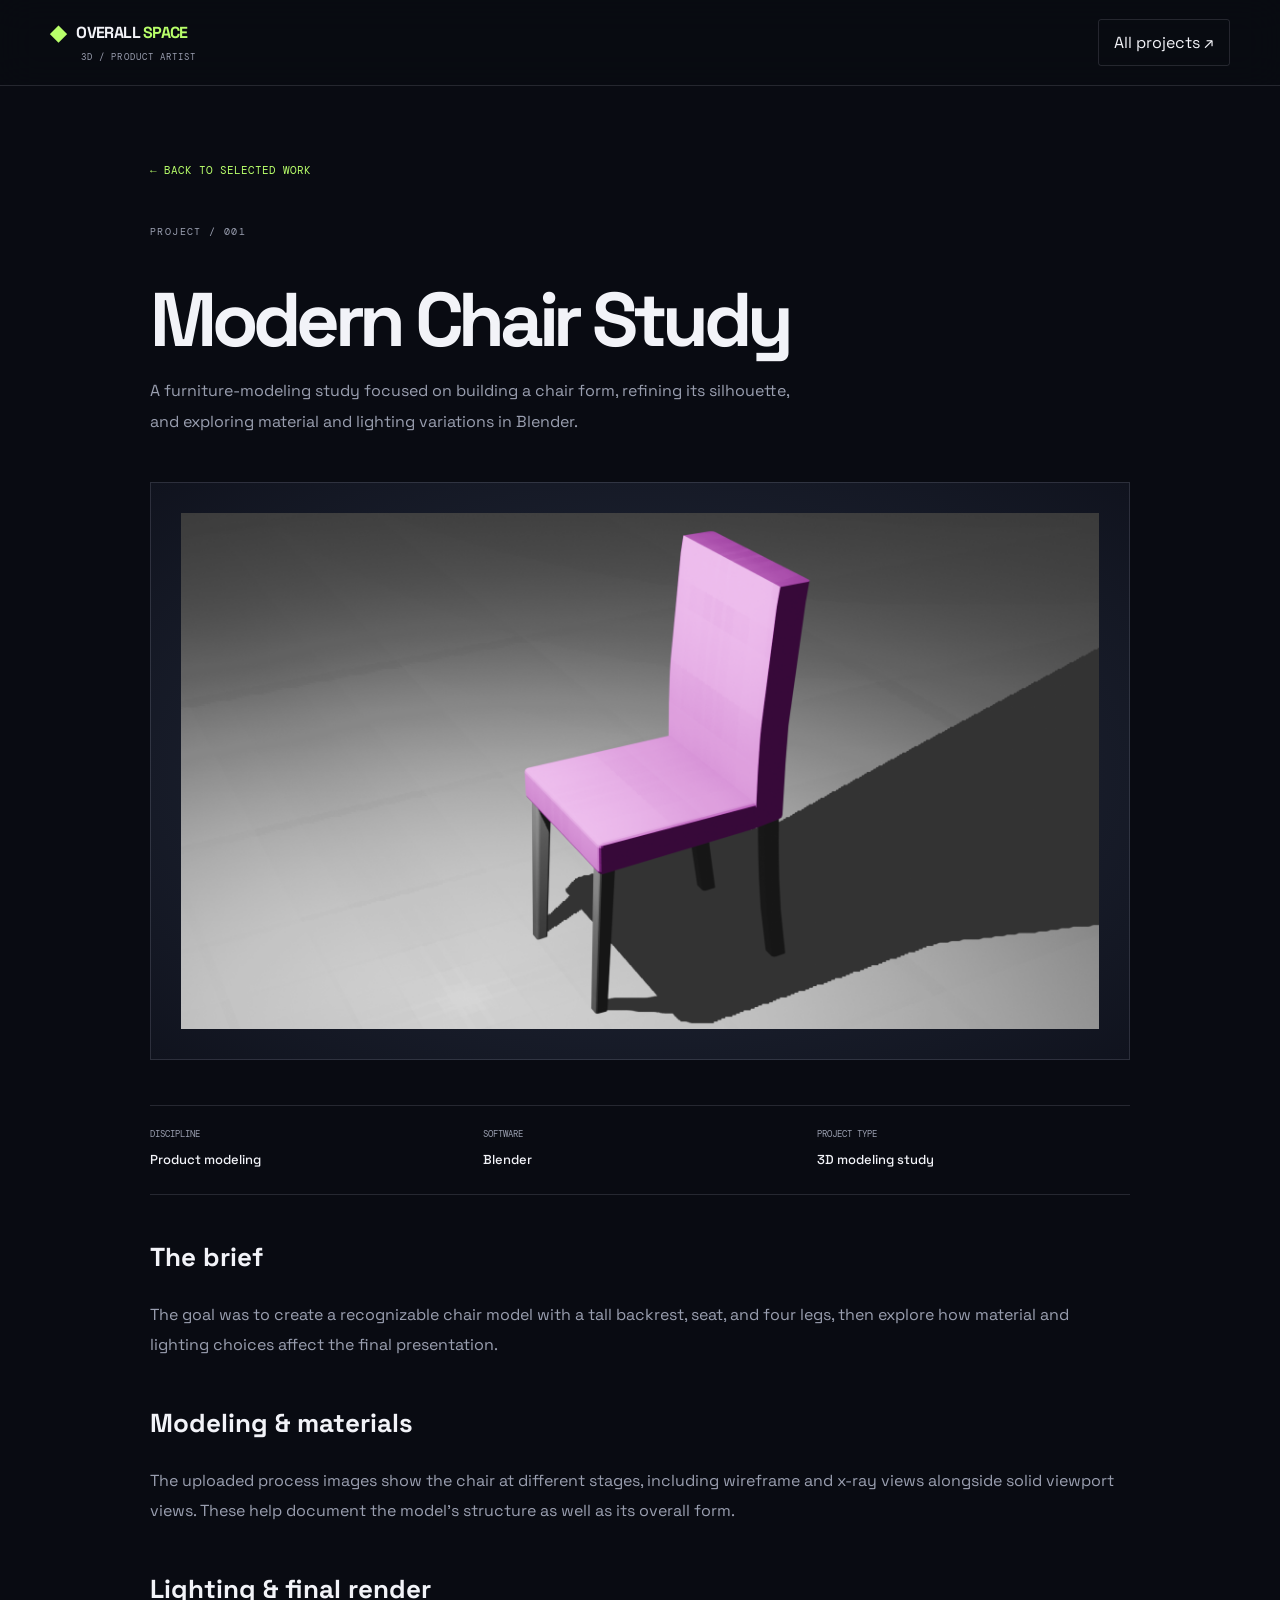
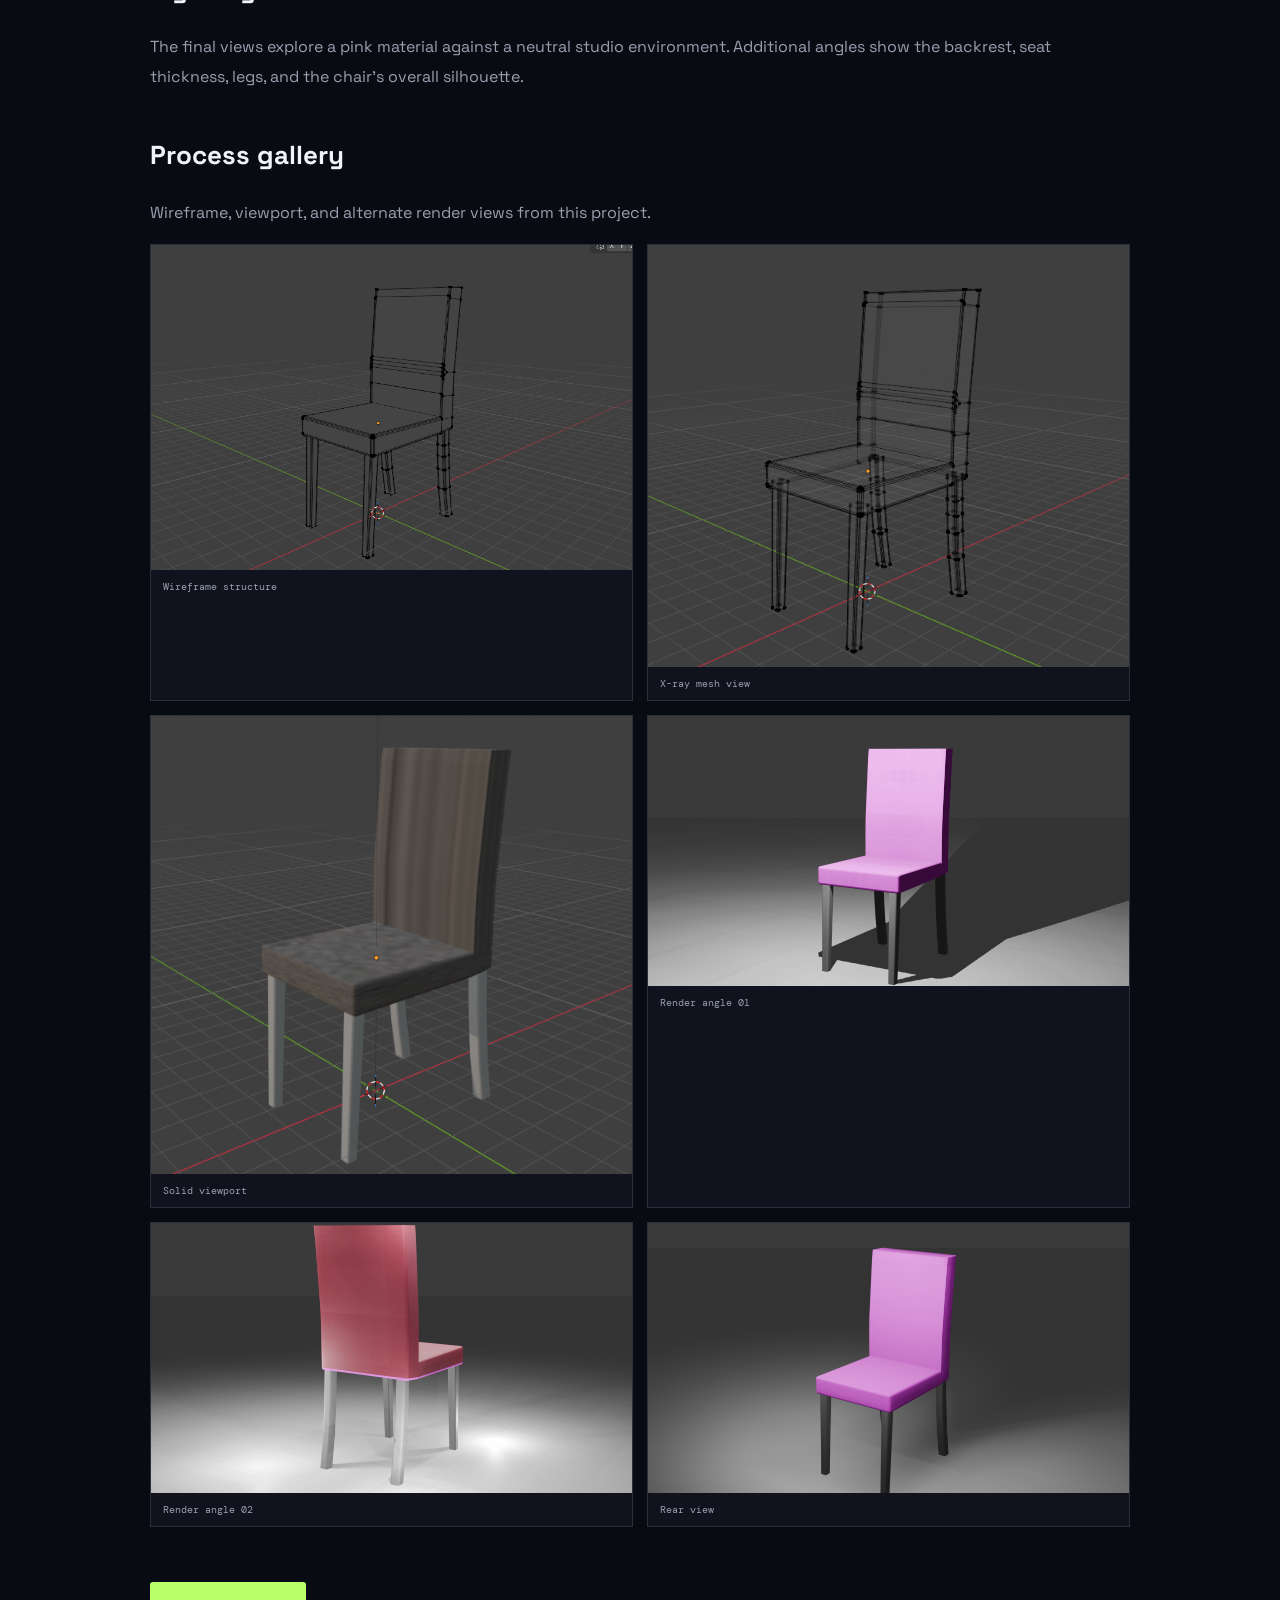
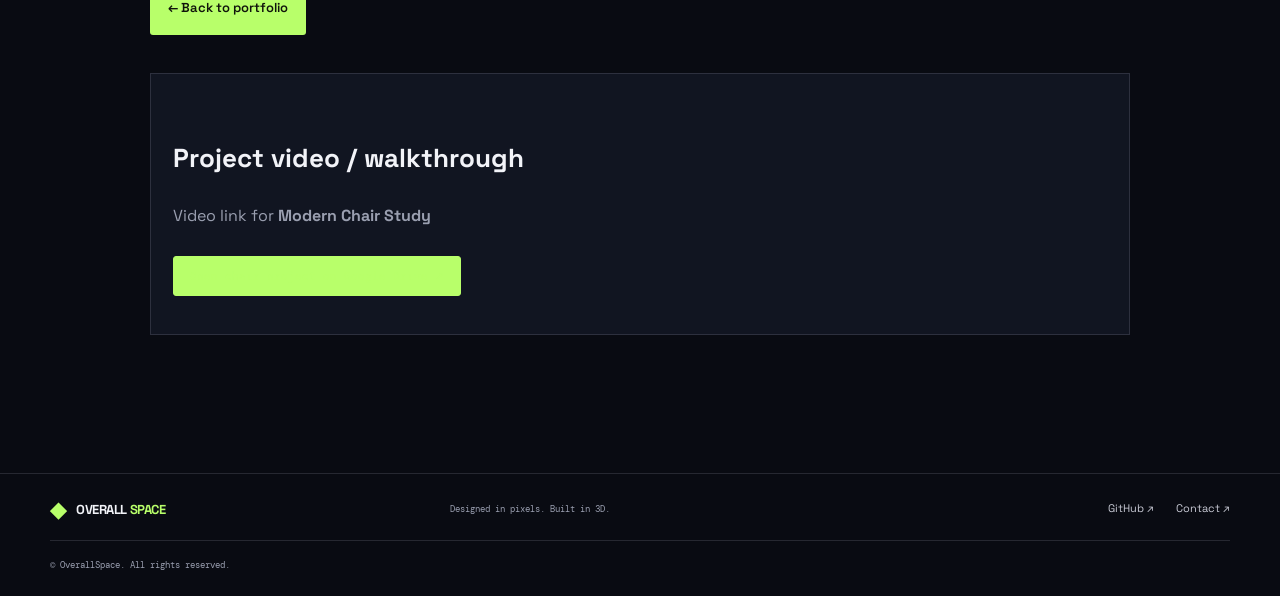
==== commit 6b0a00a4: "Update project-01.html" ====
--- a/projects/project-01.html
+++ b/projects/project-01.html
@@ -54,7 +54,7 @@
       <h2 id="video-heading">Project video / walkthrough</h2>
       <p>Video link for <strong>Modern Chair Study</strong></p>
       <!-- MANUAL EDIT: replace # in the href below with this project's Google Drive share URL. -->
-      <p style="color:black; font-size:15px;"><a class="button button-primary" href="https://drive.google.com/drive/folders/1tPwRYvMHk5mCTQqIWgvNYRrWtx1V9WUB?usp=sharing" target="_blank" rel="noopener">Open chair project on Google Drive ↗</a></p>
+      <p style="color:black;"><a class="button button-primary" href="https://drive.google.com/drive/folders/1tPwRYvMHk5mCTQqIWgvNYRrWtx1V9WUB?usp=sharing" rel="noopener">Open chair project on Google Drive ↗</a></p>
   </section>
     
 </main>
